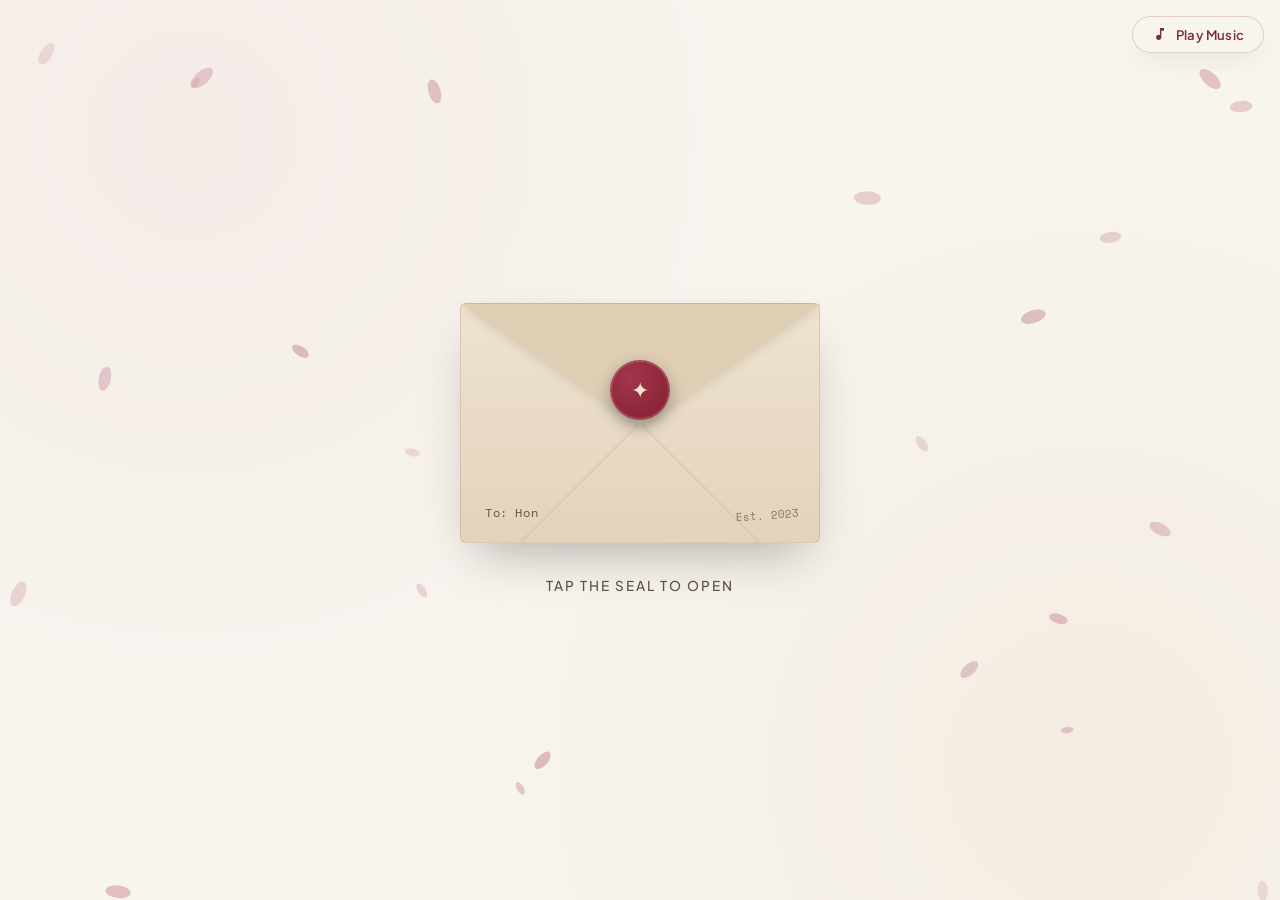
==== monthsary.html @ 83b04f07 "Rename monsary.html to monthsary.html, update all references" ====
<!DOCTYPE html>
<html lang="en">
<head>
<meta charset="UTF-8">
<meta name="viewport" content="width=device-width, initial-scale=1.0">
<title>For My Hon (MLOML) — An Anniversary Keepsake</title>

<!-- Google Fonts -->
<link rel="preconnect" href="https://fonts.googleapis.com">
<link rel="preconnect" href="https://fonts.gstatic.com" crossorigin>
<link href="https://fonts.googleapis.com/css2?family=Cormorant+Garamond:ital,wght@0,400;0,500;0,600;1,400;1,600&family=Fraunces:ital,opsz,wght@0,9..144,400;0,9..144,600;1,9..144,400;1,500&family=Plus+Jakarta+Sans:wght@400;500;600&family=Space+Mono:ital,wght@0,400;0,700;1,400&display=swap" rel="stylesheet">

<!-- External Stylesheet -->
<link rel="stylesheet" href="assets/css/style.css">
</head>

<body>

<!-- Canvas for Floating Petals -->
<canvas id="petalCanvas"></canvas>

<!-- Top Fixed Controls -->
<div class="top-bar">
  <button class="pill-btn" id="audioToggle" aria-label="Toggle ambient music">
    <svg id="audioIcon" viewBox="0 0 24 24"><path d="M12 3v10.55c-.59-.34-1.27-.55-2-.55-2.21 0-4 1.79-4 4s1.79 4 4 4 4-1.79 4-4V7h4V3h-6z"/></svg>
    <span id="audioLabel">Play Music</span>
  </button>
</div>

<!-- STAGE 1: INTRO ENVELOPE -->
<section class="stage" id="stage">
  <div class="envelope-wrapper">
    <div class="envelope" id="envelope">
      <div class="to-tag" id="envelopeToTag">To: My Hon</div>
      <div class="date-tag" id="envelopeDateTag">Est. 2023</div>
      <div class="flap"></div>
      <button class="seal-btn" id="sealBtn" aria-label="Open Letter">✦</button>
    </div>
    <p class="prompt-text">Tap the seal to open</p>
  </div>
</section>

<!-- STAGE 2: MAIN SCENE -->
<main class="letter-scene" id="letterScene">
  
  <!-- SECTION 1: THE MAIN LETTER -->
  <article class="section-card letter-content">
    <span class="eyebrow" id="letterEyebrow">Our Anniversary</span>
    <h1 id="letterTitle">Every year, the same answer: you.</h1>
    <p class="salutation" id="letterSalutation">My Hon,</p>
    <div id="letterParagraphs"></div>
    <p class="signoff">Forever yours,<span class="signature-name" id="signatureName">Always You</span></p>
  </article>

  <!-- SECTION 2: TOGETHER COUNTER -->
  <section class="section-card">
    <span class="eyebrow" style="text-align: center;">Time We've Shared</span>
    <h2 class="counter-title">Countless moments, one story</h2>
    <div class="counter-grid">
      <div class="counter-box">
        <div class="counter-num" id="cntDays">0</div>
        <div class="counter-label">Days</div>
      </div>
      <div class="counter-box">
        <div class="counter-num" id="cntHours">0</div>
        <div class="counter-label">Hours</div>
      </div>
      <div class="counter-box">
        <div class="counter-num" id="cntMins">0</div>
        <div class="counter-label">Minutes</div>
      </div>
      <div class="counter-box">
        <div class="counter-num" id="cntSecs">0</div>
        <div class="counter-label">Seconds</div>
      </div>
    </div>
  </section>

  <!-- SECTION 3: OUR JOURNEY TIMELINE -->
  <section class="section-card">
    <span class="eyebrow">Our Story</span>
    <h2 class="counter-title" style="text-align: left; margin-bottom: 2rem;">Milestones of Us</h2>
    <div class="timeline" id="timelineContainer"></div>
  </section>

  <!-- SECTION 4: REASONS WHY I LOVE YOU (INTERACTIVE FLIP CARDS) -->
  <section class="section-card">
    <span class="eyebrow">Little Reminders</span>
    <h2 class="counter-title" style="text-align: left;">Why I Love You</h2>
    <p style="color: var(--ink-soft); font-size: 1rem; margin-bottom: 1.5rem;">Tap each card to reveal a secret note.</p>
    <div class="reasons-grid" id="reasonsGrid"></div>
  </section>

  <!-- SECTION 5: POLAROID GALLERY -->
  <section class="section-card">
    <span class="eyebrow">Captured Memories</span>
    <h2 class="counter-title" style="text-align: left;">Snapshot Moments</h2>
    <div class="polaroids-container" id="polaroidContainer"></div>
  </section>

  <!-- SECTION 6: KEEPSAKE AUDIO PLAYER -->
  <div class="keepsake-card" id="keepsakePlayer">
    <button class="play-trigger" id="keepsakePlayBtn" aria-label="Play romantic ambient music">▶</button>
    <div class="keepsake-info">
      <strong>Ambient Memory Melody</strong>
      <span>Native acoustic synth • Built for reading</span>
    </div>
    <div class="eq-bars">
      <span></span><span></span><span></span><span></span>
    </div>
  </div>

</main>

<!-- LIGHTBOX MODAL -->
<div class="lightbox" id="lightboxModal">
  <div class="lightbox-content">
    <button class="lightbox-close" id="lightboxClose">&times;</button>
    <img id="lightboxImg" src="" alt="Expanded photo preview">
    <div class="lightbox-caption" id="lightboxCaption"></div>
  </div>
</div>

<!-- Secret Admin Shortcut Logic -->
<script>
  // Secret Shortcut 1: Press Ctrl + Shift + A on keyboard to open Admin Dashboard
  window.addEventListener('keydown', (e) => {
    if (e.ctrlKey && e.shiftKey && (e.key === 'A' || e.key === 'a')) {
      window.location.href = 'admin/admin.html';
    }
  });

  // Secret Shortcut 2: Triple click on "Snapshot Moments" title
  let clickCount = 0;
  let clickTimer = null;
  document.addEventListener('DOMContentLoaded', () => {
    const titles = document.querySelectorAll('.counter-title');
    if (titles && titles.length > 0) {
      const trigger = titles[titles.length - 1]; // Last title
      trigger.addEventListener('click', () => {
        clickCount++;
        clearTimeout(clickTimer);
        clickTimer = setTimeout(() => { clickCount = 0; }, 1000);
        if (clickCount >= 3) {
          window.location.href = 'admin/admin.html';
        }
      });
    }
  });
</script>

<!-- Scripts -->
<script src="assets/js/config.js"></script>
<script src="assets/js/app.js"></script>
</body>
</html>
---- assets/css/style.css ----
/* ==========================================
   ANNIVERSARY KEEPSAKE - DESIGN SYSTEM & STYLES
   ========================================== */

:root {
  --paper: #F8F4EE;
  --paper-dark: #ECE3D4;
  --paper-card: #FAF7F2;
  --ink: #241F1A;
  --ink-soft: #5D5346;
  --ink-muted: #8A7E70;
  --rose: #C88A98;
  --rose-deep: #7D2D3F;
  --rose-light: #F4E8EB;
  --gold: #B89255;
  --gold-soft: #DFC293;
  --seal: #8A2437;
  --shadow-soft: 0 10px 30px -10px rgba(36, 31, 26, 0.12);
  --shadow-deep: 0 20px 40px -15px rgba(36, 31, 26, 0.28);
  --radius-sm: 8px;
  --radius-md: 16px;
  --radius-lg: 24px;
  --transition-smooth: all 0.3s cubic-bezier(0.25, 0.8, 0.25, 1);
}

* { box-sizing: border-box; margin: 0; padding: 0; }

html {
  scroll-behavior: smooth;
  font-size: 16px;
}

body {
  background-color: var(--paper);
  background-image: 
    radial-gradient(circle at 15% 15%, rgba(200, 138, 152, 0.08), transparent 45%),
    radial-gradient(circle at 85% 85%, rgba(184, 146, 85, 0.08), transparent 45%);
  color: var(--ink);
  font-family: 'Cormorant Garamond', serif;
  min-height: 100vh;
  overflow-x: hidden;
  line-height: 1.6;
  position: relative;
}

::selection {
  background: var(--rose-deep);
  color: var(--paper);
}

/* Canvas Background for Floating Petals */
#petalCanvas {
  position: fixed;
  top: 0; left: 0;
  width: 100vw; height: 100vh;
  pointer-events: none;
  z-index: 1;
  opacity: 0.7;
}

/* ==========================================
   TOP NAVIGATION BAR
   ========================================== */
.top-bar {
  position: fixed;
  top: 1rem; right: 1rem;
  display: flex;
  align-items: center;
  gap: 0.75rem;
  z-index: 100;
}

.pill-btn {
  background: rgba(248, 244, 238, 0.88);
  backdrop-filter: blur(12px);
  -webkit-backdrop-filter: blur(12px);
  border: 1px solid rgba(138, 36, 55, 0.18);
  color: var(--rose-deep);
  padding: 0.55rem 1.15rem;
  border-radius: 999px;
  font-family: 'Plus Jakarta Sans', sans-serif;
  font-size: 0.82rem;
  font-weight: 600;
  letter-spacing: 0.03em;
  cursor: pointer;
  display: flex;
  align-items: center;
  gap: 0.5rem;
  box-shadow: var(--shadow-soft);
  transition: var(--transition-smooth);
  text-decoration: none;
}

.pill-btn:hover {
  background: #FFFFFF;
  color: #5C1D2C;
  transform: translateY(-2px);
  box-shadow: 0 12px 24px -8px rgba(125, 45, 63, 0.25);
}

.pill-btn svg {
  width: 16px; height: 16px;
  fill: currentColor;
}

/* ==========================================
   STAGE 1: THE ENVELOPE INTRO
   ========================================== */
.stage {
  min-height: 100vh;
  display: flex;
  flex-direction: column;
  align-items: center;
  justify-content: center;
  padding: 2rem 1.25rem;
  position: relative;
  z-index: 2;
  transition: opacity 0.8s ease, transform 0.8s ease;
}

.stage.hidden {
  opacity: 0;
  pointer-events: none;
  transform: translateY(-40px);
  position: absolute;
  width: 100%;
}

.envelope-wrapper {
  text-align: center;
  animation: fadeInStage 1.2s cubic-bezier(0.16, 1, 0.3, 1) both;
}

@keyframes fadeInStage {
  from { opacity: 0; transform: translateY(20px) scale(0.96); }
  to { opacity: 1; transform: translateY(0) scale(1); }
}

.envelope {
  position: relative;
  width: min(90vw, 360px);
  height: min(60vw, 240px);
  margin: 0 auto 2rem;
  background: linear-gradient(180deg, #EFE3D0, #E2D3BB);
  border: 1px solid rgba(36, 31, 26, 0.12);
  border-radius: 6px;
  box-shadow: 0 24px 48px -18px rgba(36, 31, 26, 0.35);
  perspective: 1000px;
}

.envelope::before {
  content: "";
  position: absolute; inset: 0;
  background: 
    linear-gradient(135deg, transparent 49.5%, rgba(36, 31, 26, 0.06) 50%, transparent 50.5%),
    linear-gradient(-135deg, transparent 49.5%, rgba(36, 31, 26, 0.06) 50%, transparent 50.5%);
  pointer-events: none;
}

.flap {
  position: absolute;
  top: 0; left: 0; right: 0;
  height: 0;
  border-left: calc(min(90vw, 360px) / 2) solid transparent;
  border-right: calc(min(90vw, 360px) / 2) solid transparent;
  border-top: min(30vw, 122px) solid #DECEB4;
  transform-origin: top center;
  transition: transform 0.8s cubic-bezier(0.4, 0, 0.2, 1);
  filter: drop-shadow(0 3px 5px rgba(36,31,26,0.12));
  z-index: 3;
}

.envelope.open .flap {
  transform: rotateX(180deg);
  z-index: 1;
}

.seal-btn {
  position: absolute;
  top: min(21vw, 86px);
  left: 50%;
  transform: translate(-50%, -50%);
  width: 60px; height: 60px;
  border-radius: 50%;
  background: radial-gradient(circle at 35% 30%, #A3354C, var(--seal) 75%);
  box-shadow: 0 6px 16px rgba(0,0,0,0.3), inset 0 0 0 2px rgba(255,255,255,0.15);
  display: flex; align-items: center; justify-content: center;
  cursor: pointer;
  border: none;
  color: #F8E5CE;
  font-family: 'Fraunces', serif;
  font-size: 22px;
  z-index: 10;
  transition: transform 0.3s ease, box-shadow 0.3s ease, opacity 0.5s ease;
}

.seal-btn:hover {
  transform: translate(-50%, -50%) scale(1.08);
  box-shadow: 0 8px 20px rgba(138, 36, 55, 0.4), inset 0 0 0 2px rgba(255,255,255,0.25);
}

.envelope.open .seal-btn {
  opacity: 0;
  pointer-events: none;
  transform: translate(-50%, -50%) scale(0.5);
}

.to-tag {
  position: absolute;
  bottom: 20px; left: 24px;
  font-family: 'Space Mono', monospace;
  font-size: 0.75rem;
  color: var(--ink-soft);
  letter-spacing: 0.05em;
}

.date-tag {
  position: absolute;
  bottom: 18px; right: 20px;
  font-family: 'Space Mono', monospace;
  font-size: 0.7rem;
  color: var(--ink-soft);
  opacity: 0.7;
  transform: rotate(-4deg);
}

.prompt-text {
  font-family: 'Plus Jakarta Sans', sans-serif;
  font-size: 0.85rem;
  letter-spacing: 0.15em;
  text-transform: uppercase;
  color: var(--ink-soft);
  font-weight: 500;
}

/* ==========================================
   STAGE 2: MAIN SCENE & SECTIONS
   ========================================== */
.letter-scene {
  display: none;
  opacity: 0;
  width: 100%;
  max-width: 760px;
  margin: 0 auto;
  padding: 5rem 1.5rem 6rem;
  position: relative;
  z-index: 2;
  transition: opacity 1s ease;
}

.letter-scene.visible {
  display: block;
  opacity: 1;
  animation: fadeInUp 1s cubic-bezier(0.16, 1, 0.3, 1) forwards;
}

@keyframes fadeInUp {
  from { opacity: 0; transform: translateY(30px); }
  to { opacity: 1; transform: translateY(0); }
}

.section-card {
  background: var(--paper-card);
  border: 1px solid rgba(36, 31, 26, 0.08);
  border-radius: var(--radius-lg);
  padding: 3rem 2.5rem;
  margin-bottom: 3.5rem;
  box-shadow: var(--shadow-soft);
  position: relative;
}

@media (max-width: 600px) {
  .section-card { padding: 2rem 1.25rem; }
}

.eyebrow {
  font-family: 'Space Mono', monospace;
  font-size: 0.75rem;
  letter-spacing: 0.18em;
  text-transform: uppercase;
  color: var(--rose-deep);
  margin-bottom: 0.75rem;
  display: block;
}

/* Letter Body Section */
.letter-content h1 {
  font-family: 'Fraunces', serif;
  font-weight: 500;
  font-style: italic;
  font-size: clamp(2.2rem, 5vw, 3.2rem);
  line-height: 1.15;
  margin-bottom: 2rem;
  color: var(--ink);
}

.salutation {
  font-family: 'Fraunces', serif;
  font-size: 1.6rem;
  font-style: italic;
  color: var(--rose-deep);
  margin-bottom: 1.5rem;
}

.letter-body-p {
  font-size: 1.2rem;
  line-height: 1.9;
  color: var(--ink);
  margin-bottom: 1.6rem;
}

.letter-body-p:first-of-type::first-letter {
  font-family: 'Fraunces', serif;
  font-size: 3.6rem;
  font-weight: 600;
  float: left;
  line-height: 0.8;
  margin: 0.1rem 0.6rem 0 0;
  color: var(--rose-deep);
}

.signoff {
  margin-top: 3rem;
  font-family: 'Fraunces', serif;
  font-style: italic;
  font-size: 1.3rem;
  color: var(--ink-soft);
}

.signoff .signature-name {
  display: block;
  margin-top: 0.4rem;
  font-size: 1.8rem;
  font-style: normal;
  font-family: 'Fraunces', serif;
  font-weight: 600;
  color: var(--rose-deep);
}

/* ==========================================
   ANNIVERSARY COUNTER SECTION
   ========================================== */
.counter-title {
  text-align: center;
  font-family: 'Fraunces', serif;
  font-size: 1.8rem;
  font-style: italic;
  margin-bottom: 1.5rem;
  color: var(--ink);
}

.counter-grid {
  display: grid;
  grid-template-columns: repeat(4, 1fr);
  gap: 1rem;
  text-align: center;
}

@media (max-width: 500px) {
  .counter-grid { grid-template-columns: repeat(2, 1fr); }
}

.counter-box {
  background: rgba(248, 244, 238, 0.7);
  border: 1px solid rgba(184, 146, 85, 0.25);
  border-radius: var(--radius-md);
  padding: 1.25rem 0.75rem;
}

.counter-num {
  font-family: 'Fraunces', serif;
  font-size: 2.2rem;
  font-weight: 600;
  color: var(--rose-deep);
  line-height: 1;
  margin-bottom: 0.3rem;
}

.counter-label {
  font-family: 'Space Mono', monospace;
  font-size: 0.7rem;
  text-transform: uppercase;
  letter-spacing: 0.1em;
  color: var(--ink-soft);
}

/* ==========================================
   TIMELINE SECTION ("OUR JOURNEY")
   ========================================== */
.timeline {
  position: relative;
  margin-top: 2rem;
  padding-left: 2rem;
}

.timeline::before {
  content: "";
  position: absolute;
  top: 0; bottom: 0; left: 7px;
  width: 2px;
  background: linear-gradient(180deg, var(--rose) 0%, var(--gold) 100%);
  opacity: 0.4;
}

.timeline-item {
  position: relative;
  margin-bottom: 2.2rem;
}

.timeline-item:last-child { margin-bottom: 0; }

.timeline-dot {
  position: absolute;
  left: -2rem; top: 4px;
  width: 16px; height: 16px;
  border-radius: 50%;
  background: var(--paper-card);
  border: 3px solid var(--rose-deep);
  box-shadow: 0 0 0 4px rgba(200, 138, 152, 0.2);
}

.timeline-date {
  font-family: 'Space Mono', monospace;
  font-size: 0.75rem;
  color: var(--gold);
  font-weight: 700;
  margin-bottom: 0.2rem;
}

.timeline-title {
  font-family: 'Fraunces', serif;
  font-size: 1.35rem;
  font-style: italic;
  color: var(--ink);
  margin-bottom: 0.4rem;
}

.timeline-desc {
  font-size: 1.05rem;
  color: var(--ink-soft);
  line-height: 1.6;
}

/* ==========================================
   REASONS WHY I LOVE YOU (FLIP CARDS)
   ========================================== */
.reasons-grid {
  display: grid;
  grid-template-columns: repeat(auto-fit, minmax(200px, 1fr));
  gap: 1.25rem;
  margin-top: 1.5rem;
}

.reason-card {
  perspective: 1000px;
  height: 160px;
  cursor: pointer;
}

.reason-inner {
  position: relative;
  width: 100%; height: 100%;
  transition: transform 0.6s cubic-bezier(0.4, 0, 0.2, 1);
  transform-style: preserve-3d;
  border-radius: var(--radius-md);
}

.reason-card.flipped .reason-inner {
  transform: rotateY(180deg);
}

.reason-front, .reason-back {
  position: absolute;
  inset: 0;
  backface-visibility: hidden;
  border-radius: var(--radius-md);
  padding: 1.25rem;
  display: flex;
  flex-direction: column;
  align-items: center;
  justify-content: center;
  text-align: center;
  border: 1px solid rgba(36, 31, 26, 0.1);
}

.reason-front {
  background: linear-gradient(135deg, #FAF4EB, #F2E5D5);
  color: var(--rose-deep);
  box-shadow: var(--shadow-soft);
}

.reason-front span.num {
  font-family: 'Fraunces', serif;
  font-size: 2rem;
  font-weight: 600;
}

.reason-front p {
  font-family: 'Plus Jakarta Sans', sans-serif;
  font-size: 0.75rem;
  letter-spacing: 0.08em;
  text-transform: uppercase;
  opacity: 0.8;
  margin-top: 0.25rem;
}

.reason-back {
  background: var(--rose-deep);
  color: var(--paper);
  transform: rotateY(180deg);
  font-size: 1.05rem;
  font-style: italic;
  line-height: 1.5;
  box-shadow: var(--shadow-soft);
}

/* ==========================================
   POLAROID GALLERY & LIGHTBOX
   ========================================== */
.polaroids-container {
  display: flex;
  flex-wrap: wrap;
  gap: 1.5rem;
  justify-content: center;
  margin-top: 1.5rem;
}

.polaroid-item {
  background: #FBF8F2;
  padding: 12px 12px 36px;
  box-shadow: 0 16px 32px -16px rgba(36, 31, 26, 0.4);
  border: 1px solid rgba(0,0,0,0.05);
  width: min(100%, 210px);
  cursor: pointer;
  transition: var(--transition-smooth);
  border-radius: 3px;
}

.polaroid-item:nth-child(1) { transform: rotate(-3deg); }
.polaroid-item:nth-child(2) { transform: rotate(2deg); margin-top: 0.75rem; }
.polaroid-item:nth-child(3) { transform: rotate(-2deg); }

.polaroid-item:hover {
  transform: rotate(0deg) scale(1.05);
  z-index: 10;
  box-shadow: 0 22px 40px -18px rgba(125, 45, 63, 0.35);
}

.polaroid-item img {
  width: 100%;
  aspect-ratio: 4/5;
  object-fit: cover;
  display: block;
  border-radius: 2px;
}

.polaroid-item figcaption {
  font-family: 'Space Mono', monospace;
  font-size: 0.75rem;
  color: var(--ink-soft);
  text-align: center;
  margin-top: 10px;
}

/* Lightbox Modal */
.lightbox {
  position: fixed;
  inset: 0;
  background: rgba(24, 20, 17, 0.88);
  backdrop-filter: blur(8px);
  z-index: 1000;
  display: flex;
  align-items: center;
  justify-content: center;
  padding: 2rem;
  opacity: 0;
  pointer-events: none;
  transition: opacity 0.4s ease;
}

.lightbox.active {
  opacity: 1;
  pointer-events: auto;
}

.lightbox-content {
  max-width: 600px;
  width: 100%;
  text-align: center;
  position: relative;
  transform: scale(0.9);
  transition: transform 0.4s cubic-bezier(0.16, 1, 0.3, 1);
}

.lightbox.active .lightbox-content {
  transform: scale(1);
}

.lightbox-content img {
  max-width: 100%;
  max-height: 70vh;
  border-radius: var(--radius-sm);
  box-shadow: var(--shadow-deep);
}

.lightbox-caption {
  color: var(--paper);
  font-family: 'Fraunces', serif;
  font-size: 1.4rem;
  font-style: italic;
  margin-top: 1rem;
}

.lightbox-close {
  position: absolute;
  top: -40px; right: 0;
  background: none;
  border: none;
  color: var(--paper);
  font-size: 2rem;
  cursor: pointer;
  line-height: 1;
}

/* ==========================================
   KEEPSAKE AUDIO PLAYER SECTION
   ========================================== */
.keepsake-card {
  display: flex;
  align-items: center;
  gap: 1.25rem;
  background: rgba(248, 244, 238, 0.9);
  border: 1px solid rgba(184, 146, 85, 0.3);
  border-radius: 999px;
  padding: 0.85rem 1.5rem;
  box-shadow: var(--shadow-soft);
  margin-bottom: 3.5rem;
}

.play-trigger {
  width: 48px; height: 48px;
  border-radius: 50%;
  border: 1px solid var(--rose-deep);
  background: var(--rose-deep);
  color: var(--paper);
  font-size: 1.1rem;
  cursor: pointer;
  flex-shrink: 0;
  display: flex; align-items: center; justify-content: center;
  transition: var(--transition-smooth);
  box-shadow: 0 4px 12px rgba(125, 45, 63, 0.3);
}

.play-trigger:hover {
  transform: scale(1.06);
  background: #622230;
}

.keepsake-info {
  flex-grow: 1;
}

.keepsake-info strong {
  display: block;
  font-family: 'Plus Jakarta Sans', sans-serif;
  font-size: 0.85rem;
  font-weight: 600;
  color: var(--ink);
}

.keepsake-info span {
  font-family: 'Space Mono', monospace;
  font-size: 0.72rem;
  color: var(--ink-soft);
}

.eq-bars {
  display: flex;
  align-items: flex-end;
  gap: 3px;
  height: 22px;
}

.eq-bars span {
  width: 3px;
  background: var(--rose);
  border-radius: 2px;
  height: 6px;
  transition: height 0.2s ease;
}

.keepsake-card.playing .eq-bars span {
  animation: barPulse 1.2s ease-in-out infinite alternate;
}

.keepsake-card.playing .eq-bars span:nth-child(1) { animation-delay: 0.1s; }
.keepsake-card.playing .eq-bars span:nth-child(2) { animation-delay: 0.3s; }
.keepsake-card.playing .eq-bars span:nth-child(3) { animation-delay: 0.5s; }
.keepsake-card.playing .eq-bars span:nth-child(4) { animation-delay: 0.2s; }

@keyframes barPulse {
  0% { height: 4px; }
  100% { height: 20px; }
}
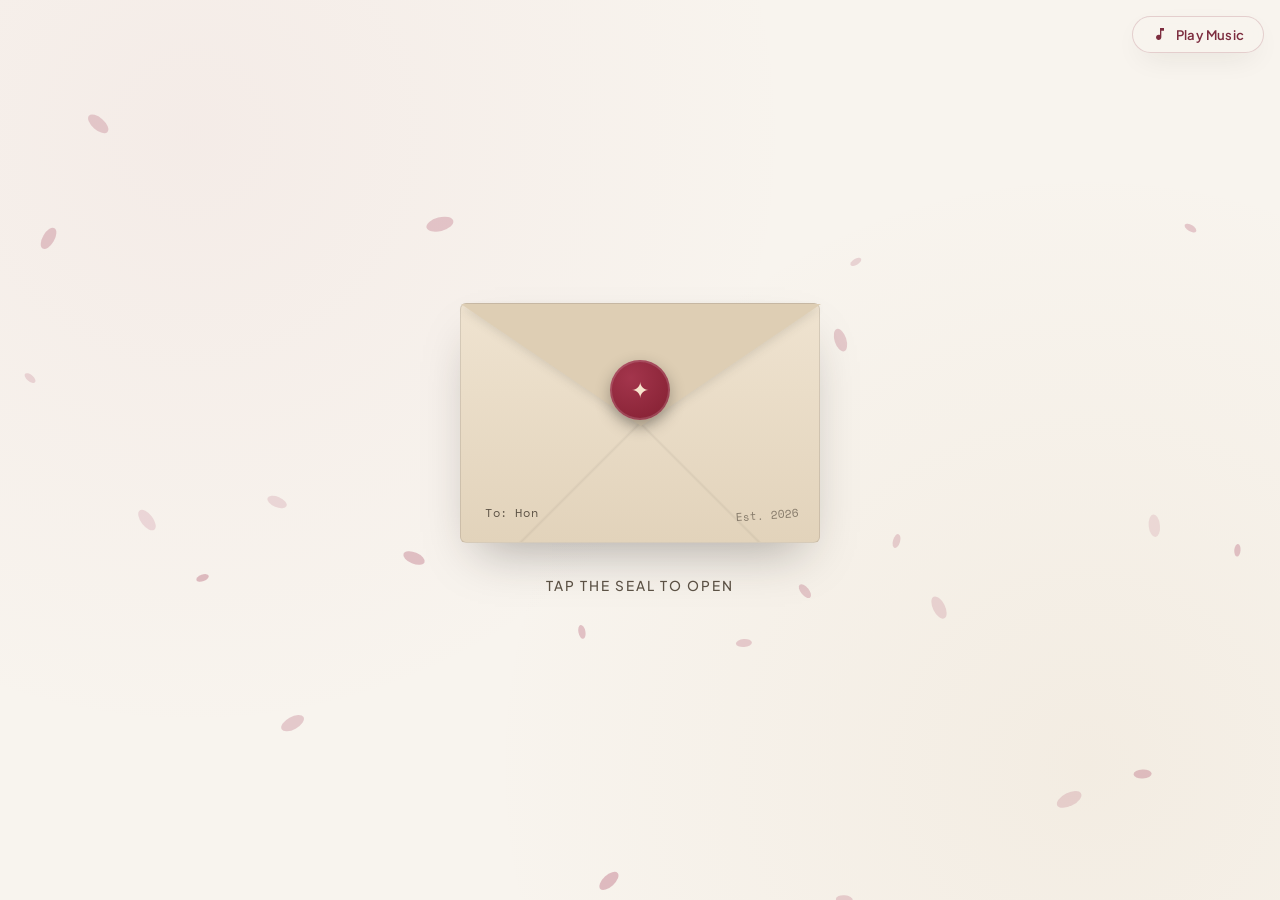
==== commit ac3b5edb: "feat: 2nd monthsary keepsake update" ====
--- a/monthsary.html
+++ b/monthsary.html
@@ -1,156 +1,163 @@
 <!DOCTYPE html>
 <html lang="en">
+
 <head>
-<meta charset="UTF-8">
-<meta name="viewport" content="width=device-width, initial-scale=1.0">
-<title>For My Hon (MLOML) — An Anniversary Keepsake</title>
+  <meta charset="UTF-8">
+  <meta name="viewport" content="width=device-width, initial-scale=1.0">
+  <title>For My Hon (MLOML) — A Monthsary Keepsake</title>
 
-<!-- Google Fonts -->
-<link rel="preconnect" href="https://fonts.googleapis.com">
-<link rel="preconnect" href="https://fonts.gstatic.com" crossorigin>
-<link href="https://fonts.googleapis.com/css2?family=Cormorant+Garamond:ital,wght@0,400;0,500;0,600;1,400;1,600&family=Fraunces:ital,opsz,wght@0,9..144,400;0,9..144,600;1,9..144,400;1,500&family=Plus+Jakarta+Sans:wght@400;500;600&family=Space+Mono:ital,wght@0,400;0,700;1,400&display=swap" rel="stylesheet">
+  <!-- Google Fonts -->
+  <link rel="preconnect" href="https://fonts.googleapis.com">
+  <link rel="preconnect" href="https://fonts.gstatic.com" crossorigin>
+  <link
+    href="https://fonts.googleapis.com/css2?family=Cormorant+Garamond:ital,wght@0,400;0,500;0,600;1,400;1,600&family=Fraunces:ital,opsz,wght@0,9..144,400;0,9..144,600;1,9..144,400;1,500&family=Plus+Jakarta+Sans:wght@400;500;600&family=Space+Mono:ital,wght@0,400;0,700;1,400&display=swap"
+    rel="stylesheet">
 
-<!-- External Stylesheet -->
-<link rel="stylesheet" href="assets/css/style.css">
+  <!-- External Stylesheet -->
+  <link rel="stylesheet" href="assets/css/style.css">
 </head>
 
 <body>
 
-<!-- Canvas for Floating Petals -->
-<canvas id="petalCanvas"></canvas>
+  <!-- Canvas for Floating Petals -->
+  <canvas id="petalCanvas"></canvas>
 
-<!-- Top Fixed Controls -->
-<div class="top-bar">
-  <button class="pill-btn" id="audioToggle" aria-label="Toggle ambient music">
-    <svg id="audioIcon" viewBox="0 0 24 24"><path d="M12 3v10.55c-.59-.34-1.27-.55-2-.55-2.21 0-4 1.79-4 4s1.79 4 4 4 4-1.79 4-4V7h4V3h-6z"/></svg>
-    <span id="audioLabel">Play Music</span>
-  </button>
-</div>
+  <!-- Top Fixed Controls -->
+  <div class="top-bar">
+    <button class="pill-btn" id="audioToggle" aria-label="Toggle ambient music">
+      <svg id="audioIcon" viewBox="0 0 24 24">
+        <path d="M12 3v10.55c-.59-.34-1.27-.55-2-.55-2.21 0-4 1.79-4 4s1.79 4 4 4 4-1.79 4-4V7h4V3h-6z" />
+      </svg>
+      <span id="audioLabel">Play Music</span>
+    </button>
+  </div>
 
-<!-- STAGE 1: INTRO ENVELOPE -->
-<section class="stage" id="stage">
-  <div class="envelope-wrapper">
-    <div class="envelope" id="envelope">
-      <div class="to-tag" id="envelopeToTag">To: My Hon</div>
-      <div class="date-tag" id="envelopeDateTag">Est. 2023</div>
-      <div class="flap"></div>
-      <button class="seal-btn" id="sealBtn" aria-label="Open Letter">✦</button>
-    </div>
-    <p class="prompt-text">Tap the seal to open</p>
-  </div>
-</section>
-
-<!-- STAGE 2: MAIN SCENE -->
-<main class="letter-scene" id="letterScene">
-  
-  <!-- SECTION 1: THE MAIN LETTER -->
-  <article class="section-card letter-content">
-    <span class="eyebrow" id="letterEyebrow">Our Anniversary</span>
-    <h1 id="letterTitle">Every year, the same answer: you.</h1>
-    <p class="salutation" id="letterSalutation">My Hon,</p>
-    <div id="letterParagraphs"></div>
-    <p class="signoff">Forever yours,<span class="signature-name" id="signatureName">Always You</span></p>
-  </article>
-
-  <!-- SECTION 2: TOGETHER COUNTER -->
-  <section class="section-card">
-    <span class="eyebrow" style="text-align: center;">Time We've Shared</span>
-    <h2 class="counter-title">Countless moments, one story</h2>
-    <div class="counter-grid">
-      <div class="counter-box">
-        <div class="counter-num" id="cntDays">0</div>
-        <div class="counter-label">Days</div>
+  <!-- STAGE 1: INTRO ENVELOPE -->
+  <section class="stage" id="stage">
+    <div class="envelope-wrapper">
+      <div class="envelope" id="envelope">
+        <div class="to-tag" id="envelopeToTag">To: My Hon</div>
+        <div class="date-tag" id="envelopeDateTag">Est. 2023</div>
+        <div class="flap"></div>
+        <button class="seal-btn" id="sealBtn" aria-label="Open Letter">✦</button>
       </div>
-      <div class="counter-box">
-        <div class="counter-num" id="cntHours">0</div>
-        <div class="counter-label">Hours</div>
-      </div>
-      <div class="counter-box">
-        <div class="counter-num" id="cntMins">0</div>
-        <div class="counter-label">Minutes</div>
-      </div>
-      <div class="counter-box">
-        <div class="counter-num" id="cntSecs">0</div>
-        <div class="counter-label">Seconds</div>
-      </div>
+      <p class="prompt-text">Tap the seal to open</p>
     </div>
   </section>
 
-  <!-- SECTION 3: OUR JOURNEY TIMELINE -->
-  <section class="section-card">
-    <span class="eyebrow">Our Story</span>
-    <h2 class="counter-title" style="text-align: left; margin-bottom: 2rem;">Milestones of Us</h2>
-    <div class="timeline" id="timelineContainer"></div>
-  </section>
+  <!-- STAGE 2: MAIN SCENE -->
+  <main class="letter-scene" id="letterScene">
 
-  <!-- SECTION 4: REASONS WHY I LOVE YOU (INTERACTIVE FLIP CARDS) -->
-  <section class="section-card">
-    <span class="eyebrow">Little Reminders</span>
-    <h2 class="counter-title" style="text-align: left;">Why I Love You</h2>
-    <p style="color: var(--ink-soft); font-size: 1rem; margin-bottom: 1.5rem;">Tap each card to reveal a secret note.</p>
-    <div class="reasons-grid" id="reasonsGrid"></div>
-  </section>
+    <!-- SECTION 1: THE MAIN LETTER -->
+    <article class="section-card letter-content">
+      <span class="eyebrow" id="letterEyebrow">Our Monthsary</span>
+      <h1 id="letterTitle">Happy 2nd monthsary, hon! 🎉</h1>
+      <p class="salutation" id="letterSalutation">My Hon,</p>
+      <div id="letterParagraphs"></div>
+      <p class="signoff">Yours, always,<span class="signature-name" id="signatureName">Always You</span></p>
+    </article>
 
-  <!-- SECTION 5: POLAROID GALLERY -->
-  <section class="section-card">
-    <span class="eyebrow">Captured Memories</span>
-    <h2 class="counter-title" style="text-align: left;">Snapshot Moments</h2>
-    <div class="polaroids-container" id="polaroidContainer"></div>
-  </section>
+    <!-- SECTION 2: TOGETHER COUNTER -->
+    <section class="section-card">
+      <span class="eyebrow" style="text-align: center;">Time We've Shared</span>
+      <h2 class="counter-title">Countless moments, one story</h2>
+      <div class="counter-grid">
+        <div class="counter-box">
+          <div class="counter-num" id="cntDays">0</div>
+          <div class="counter-label">Days</div>
+        </div>
+        <div class="counter-box">
+          <div class="counter-num" id="cntHours">0</div>
+          <div class="counter-label">Hours</div>
+        </div>
+        <div class="counter-box">
+          <div class="counter-num" id="cntMins">0</div>
+          <div class="counter-label">Minutes</div>
+        </div>
+        <div class="counter-box">
+          <div class="counter-num" id="cntSecs">0</div>
+          <div class="counter-label">Seconds</div>
+        </div>
+      </div>
+    </section>
 
-  <!-- SECTION 6: KEEPSAKE AUDIO PLAYER -->
-  <div class="keepsake-card" id="keepsakePlayer">
-    <button class="play-trigger" id="keepsakePlayBtn" aria-label="Play romantic ambient music">▶</button>
-    <div class="keepsake-info">
-      <strong>Ambient Memory Melody</strong>
-      <span>Native acoustic synth • Built for reading</span>
+    <!-- SECTION 3: OUR JOURNEY TIMELINE -->
+    <section class="section-card">
+      <span class="eyebrow">Our Story</span>
+      <h2 class="counter-title" style="text-align: left; margin-bottom: 2rem;">Milestones of Us</h2>
+      <div class="timeline" id="timelineContainer"></div>
+    </section>
+
+    <!-- SECTION 4: REASONS WHY I LOVE YOU (INTERACTIVE FLIP CARDS) -->
+    <section class="section-card">
+      <span class="eyebrow">Little Reminders</span>
+      <h2 class="counter-title" style="text-align: left;">Why I Love You</h2>
+      <p style="color: var(--ink-soft); font-size: 1rem; margin-bottom: 1.5rem;">Tap each card to reveal a secret note.
+      </p>
+      <div class="reasons-grid" id="reasonsGrid"></div>
+    </section>
+
+    <!-- SECTION 5: POLAROID GALLERY -->
+    <section class="section-card">
+      <span class="eyebrow">Captured Memories</span>
+      <h2 class="counter-title" style="text-align: left;">Snapshot Moments</h2>
+      <div class="polaroids-container" id="polaroidContainer"></div>
+    </section>
+
+    <!-- SECTION 6: KEEPSAKE AUDIO PLAYER -->
+    <div class="keepsake-card" id="keepsakePlayer">
+      <button class="play-trigger" id="keepsakePlayBtn" aria-label="Play romantic ambient music">▶</button>
+      <div class="keepsake-info">
+        <strong>Ambient Memory Melody</strong>
+        <span>Native acoustic synth • Built for reading</span>
+      </div>
+      <div class="eq-bars">
+        <span></span><span></span><span></span><span></span>
+      </div>
     </div>
-    <div class="eq-bars">
-      <span></span><span></span><span></span><span></span>
+
+  </main>
+
+  <!-- LIGHTBOX MODAL -->
+  <div class="lightbox" id="lightboxModal">
+    <div class="lightbox-content">
+      <button class="lightbox-close" id="lightboxClose">&times;</button>
+      <img id="lightboxImg" src="" alt="Expanded photo preview">
+      <div class="lightbox-caption" id="lightboxCaption"></div>
     </div>
   </div>
 
-</main>
+  <!-- Secret Admin Shortcut Logic -->
+  <script>
+    // Secret Shortcut 1: Press Ctrl + Shift + A on keyboard to open Admin Dashboard
+    window.addEventListener('keydown', (e) => {
+      if (e.ctrlKey && e.shiftKey && (e.key === 'A' || e.key === 'a')) {
+        window.location.href = 'admin/admin.html';
+      }
+    });
 
-<!-- LIGHTBOX MODAL -->
-<div class="lightbox" id="lightboxModal">
-  <div class="lightbox-content">
-    <button class="lightbox-close" id="lightboxClose">&times;</button>
-    <img id="lightboxImg" src="" alt="Expanded photo preview">
-    <div class="lightbox-caption" id="lightboxCaption"></div>
-  </div>
-</div>
+    // Secret Shortcut 2: Triple click on "Snapshot Moments" title
+    let clickCount = 0;
+    let clickTimer = null;
+    document.addEventListener('DOMContentLoaded', () => {
+      const titles = document.querySelectorAll('.counter-title');
+      if (titles && titles.length > 0) {
+        const trigger = titles[titles.length - 1]; // Last title
+        trigger.addEventListener('click', () => {
+          clickCount++;
+          clearTimeout(clickTimer);
+          clickTimer = setTimeout(() => { clickCount = 0; }, 1000);
+          if (clickCount >= 3) {
+            window.location.href = 'admin/admin.html';
+          }
+        });
+      }
+    });
+  </script>
 
-<!-- Secret Admin Shortcut Logic -->
-<script>
-  // Secret Shortcut 1: Press Ctrl + Shift + A on keyboard to open Admin Dashboard
-  window.addEventListener('keydown', (e) => {
-    if (e.ctrlKey && e.shiftKey && (e.key === 'A' || e.key === 'a')) {
-      window.location.href = 'admin/admin.html';
-    }
-  });
+  <!-- Scripts -->
+  <script src="assets/js/config.js"></script>
+  <script src="assets/js/app.js"></script>
+</body>
 
-  // Secret Shortcut 2: Triple click on "Snapshot Moments" title
-  let clickCount = 0;
-  let clickTimer = null;
-  document.addEventListener('DOMContentLoaded', () => {
-    const titles = document.querySelectorAll('.counter-title');
-    if (titles && titles.length > 0) {
-      const trigger = titles[titles.length - 1]; // Last title
-      trigger.addEventListener('click', () => {
-        clickCount++;
-        clearTimeout(clickTimer);
-        clickTimer = setTimeout(() => { clickCount = 0; }, 1000);
-        if (clickCount >= 3) {
-          window.location.href = 'admin/admin.html';
-        }
-      });
-    }
-  });
-</script>
-
-<!-- Scripts -->
-<script src="assets/js/config.js"></script>
-<script src="assets/js/app.js"></script>
-</body>
-</html>
+</html>
--- a/assets/css/style.css
+++ b/assets/css/style.css
@@ -1,5 +1,5 @@
 /* ==========================================
-   ANNIVERSARY KEEPSAKE - DESIGN SYSTEM & STYLES
+   MONTHSARY KEEPSAKE - DESIGN SYSTEM & STYLES
    ========================================== */
 
 :root {
@@ -338,7 +338,7 @@
 }
 
 /* ==========================================
-   ANNIVERSARY COUNTER SECTION
+   MONTHSARY COUNTER SECTION
    ========================================== */
 .counter-title {
   text-align: center;
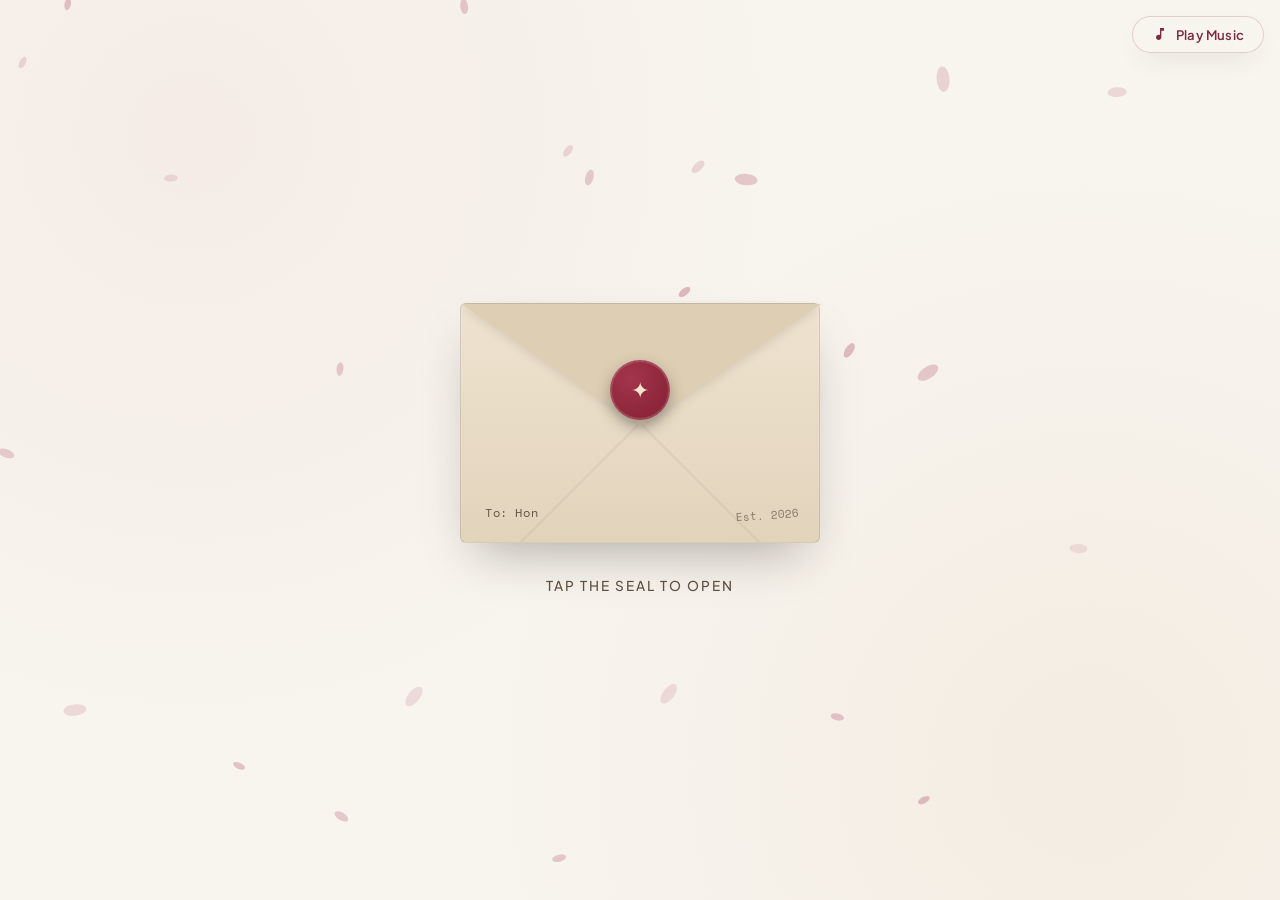
==== commit 67dc78a8: "Update monthsary page" ====
--- a/monthsary.html
+++ b/monthsary.html
@@ -54,7 +54,7 @@
       <h1 id="letterTitle">Happy 2nd monthsary, hon! 🎉</h1>
       <p class="salutation" id="letterSalutation">My Hon,</p>
       <div id="letterParagraphs"></div>
-      <p class="signoff">Yours, always,<span class="signature-name" id="signatureName">Always You</span></p>
+      <p class="signoff">Forever yours, always,<span class="signature-name" id="signatureName">Always You</span></p>
     </article>
 
     <!-- SECTION 2: TOGETHER COUNTER -->
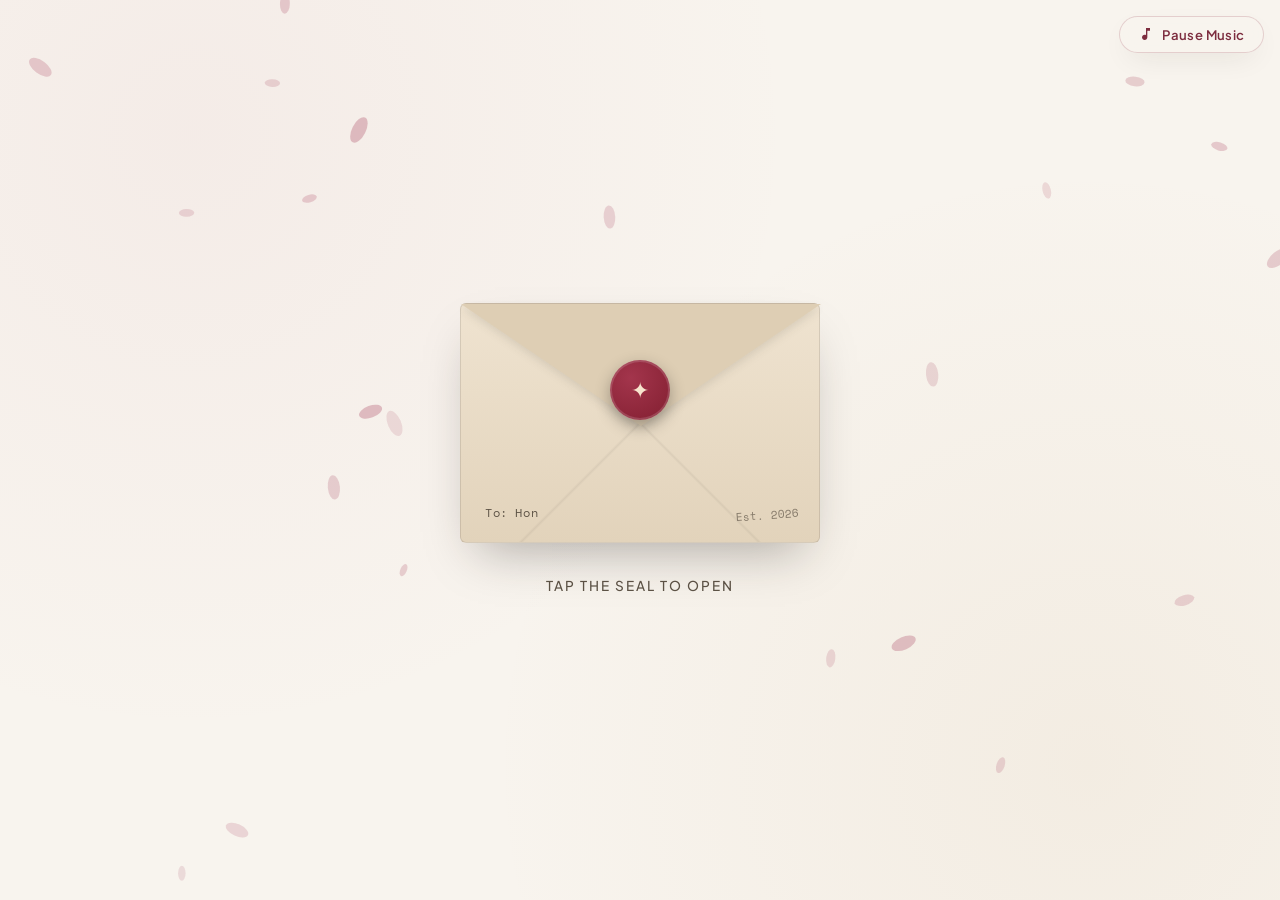
==== commit 15bc076d: "Update keepsake player text to Our Special Melody" ====
--- a/monthsary.html
+++ b/monthsary.html
@@ -108,8 +108,8 @@
     <div class="keepsake-card" id="keepsakePlayer">
       <button class="play-trigger" id="keepsakePlayBtn" aria-label="Play romantic ambient music">▶</button>
       <div class="keepsake-info">
-        <strong>Ambient Memory Melody</strong>
-        <span>Native acoustic synth • Built for reading</span>
+        <strong>Our Special Melody</strong>
+        <span>Special Keepsake Song • Playing for you</span>
       </div>
       <div class="eq-bars">
         <span></span><span></span><span></span><span></span>
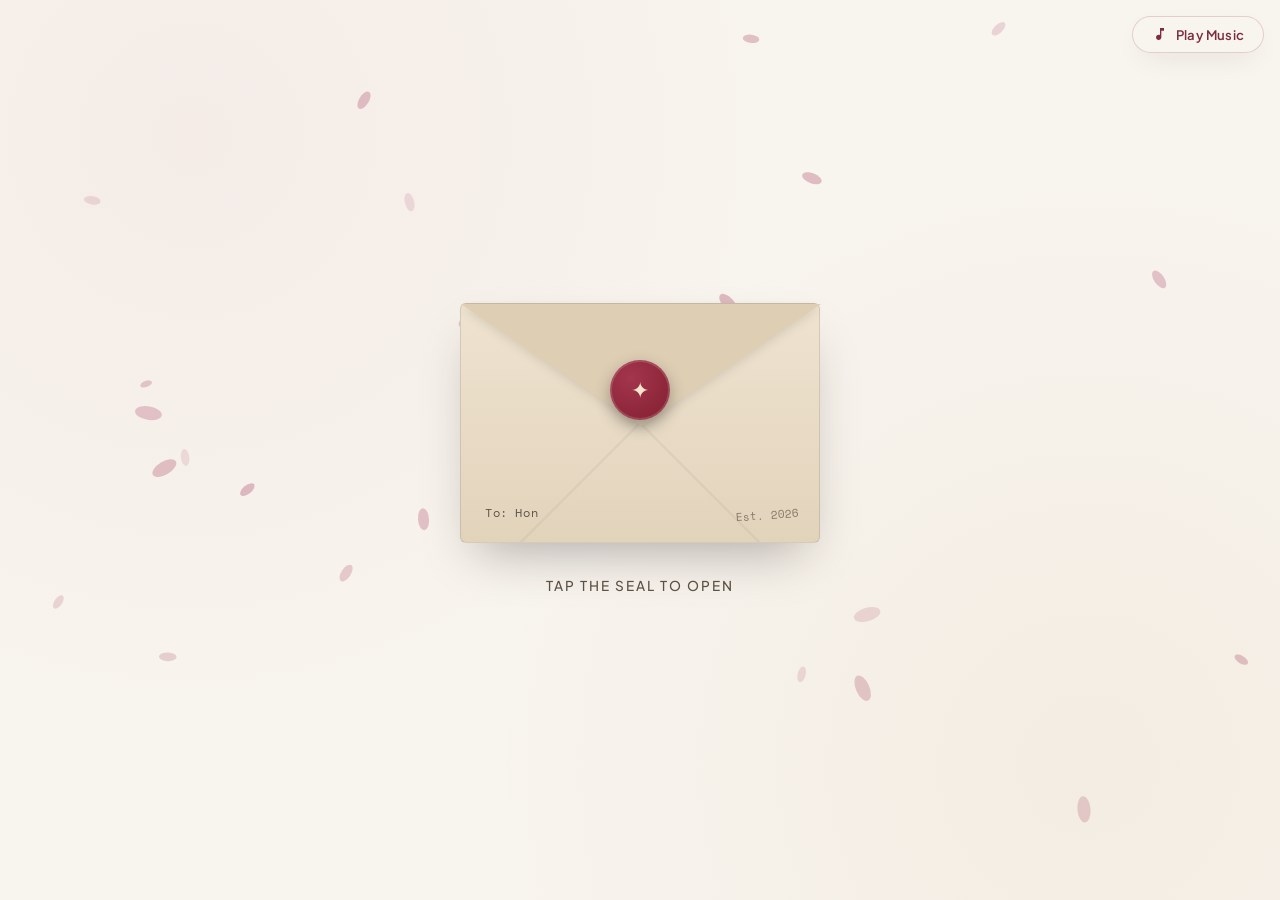
==== commit 27096cba: "Directly bind audio engine to picture/music.mp4 with zero fallback" ====
--- a/monthsary.html
+++ b/monthsary.html
@@ -18,6 +18,11 @@
 </head>
 
 <body>
+
+  <!-- Direct Media Audio Element for music.mp4 -->
+  <video id="bgAudioMedia" preload="auto" loop playsinline webkit-playsinline style="position:fixed;top:-9999px;left:-9999px;width:1px;height:1px;opacity:0.001;pointer-events:none;">
+    <source src="picture/music.mp4" type="video/mp4">
+  </video>
 
   <!-- Canvas for Floating Petals -->
   <canvas id="petalCanvas"></canvas>
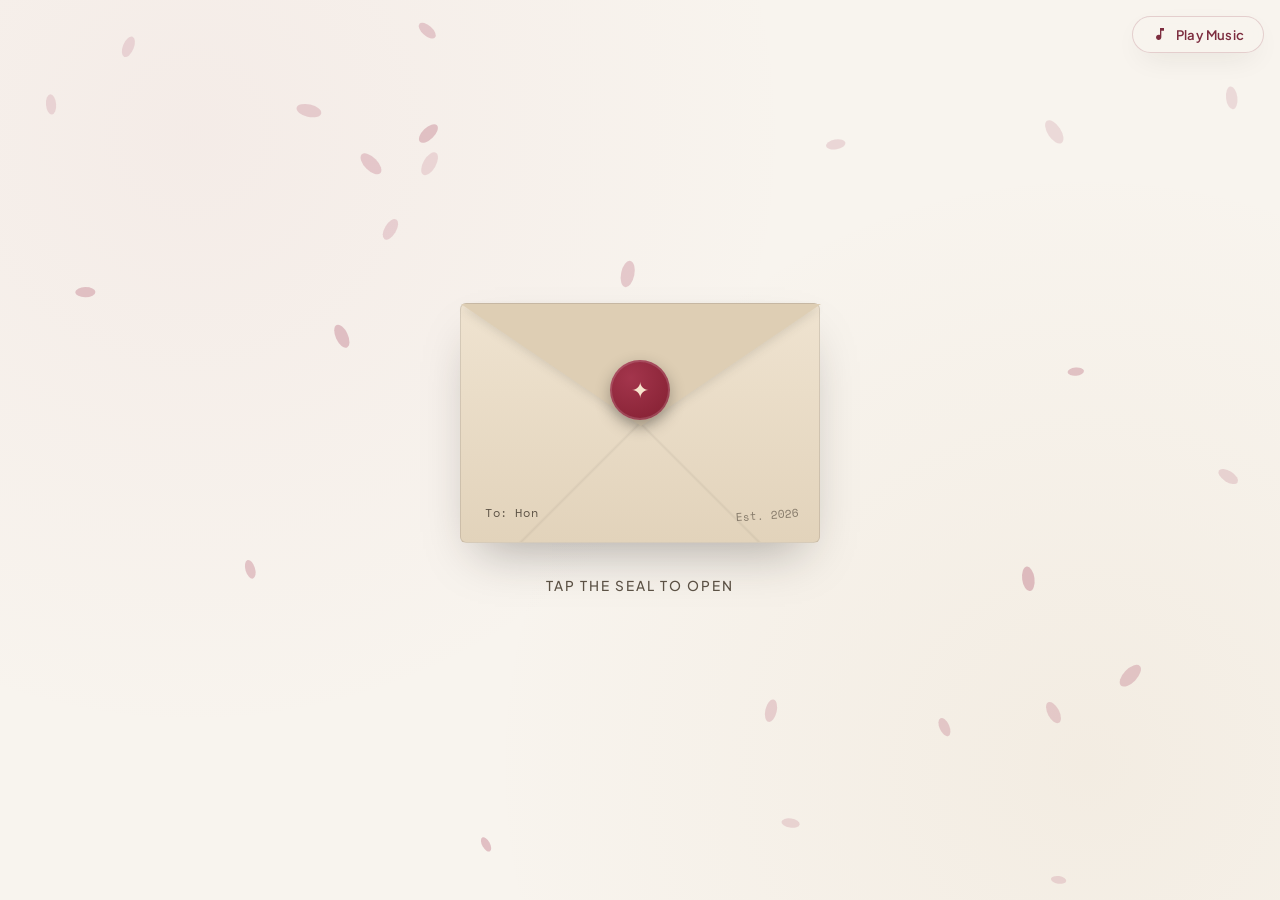
==== commit 30c355df: "Optimize audio playback to eliminate video decoding lag and stutter" ====
--- a/monthsary.html
+++ b/monthsary.html
@@ -19,10 +19,12 @@
 
 <body>
 
-  <!-- Direct Media Audio Element for music.mp4 -->
-  <video id="bgAudioMedia" preload="auto" loop playsinline webkit-playsinline style="position:fixed;top:-9999px;left:-9999px;width:1px;height:1px;opacity:0.001;pointer-events:none;">
+  <!-- Lightweight Audio Element for Lag-Free Playback -->
+  <audio id="bgAudioMedia" preload="auto" loop playsinline style="display:none;">
+    <source src="picture/music.m4a" type="audio/mp4">
+    <source src="picture/music.mp4" type="audio/mp4">
     <source src="picture/music.mp4" type="video/mp4">
-  </video>
+  </audio>
 
   <!-- Canvas for Floating Petals -->
   <canvas id="petalCanvas"></canvas>
